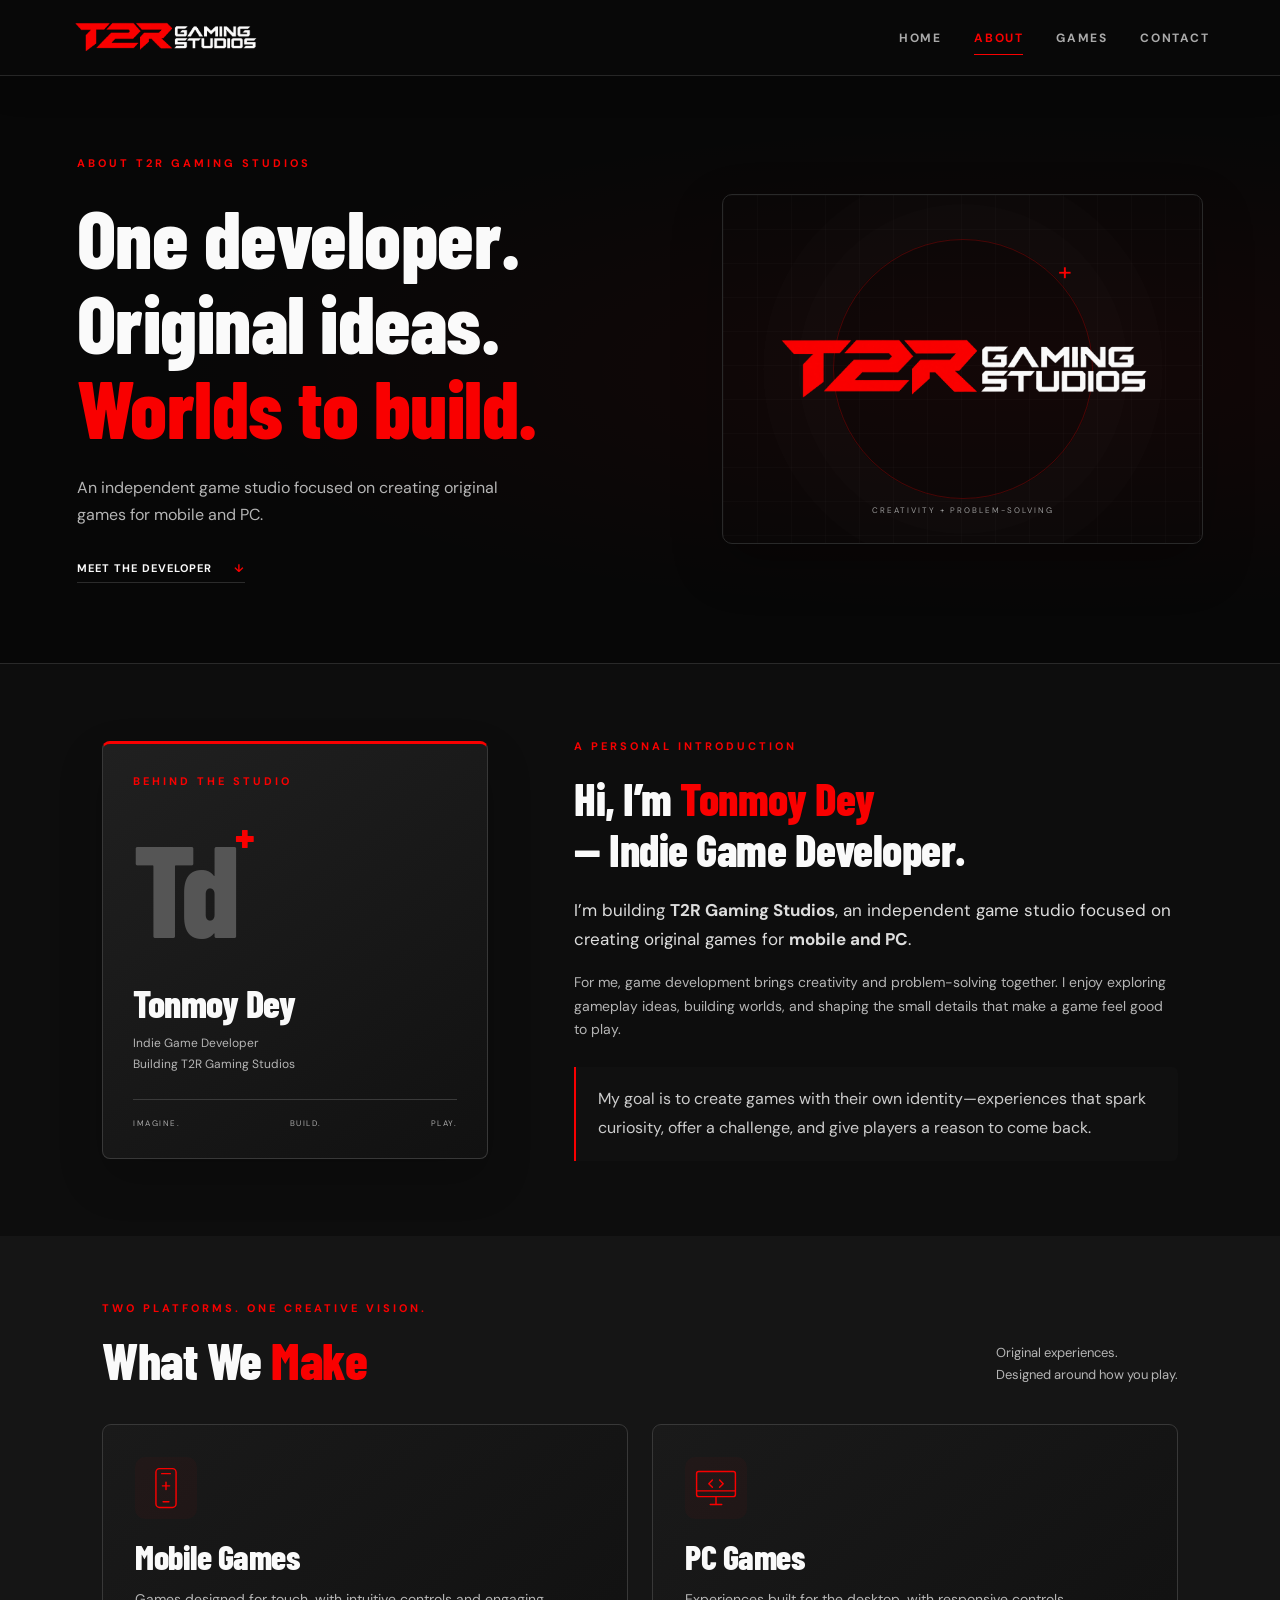
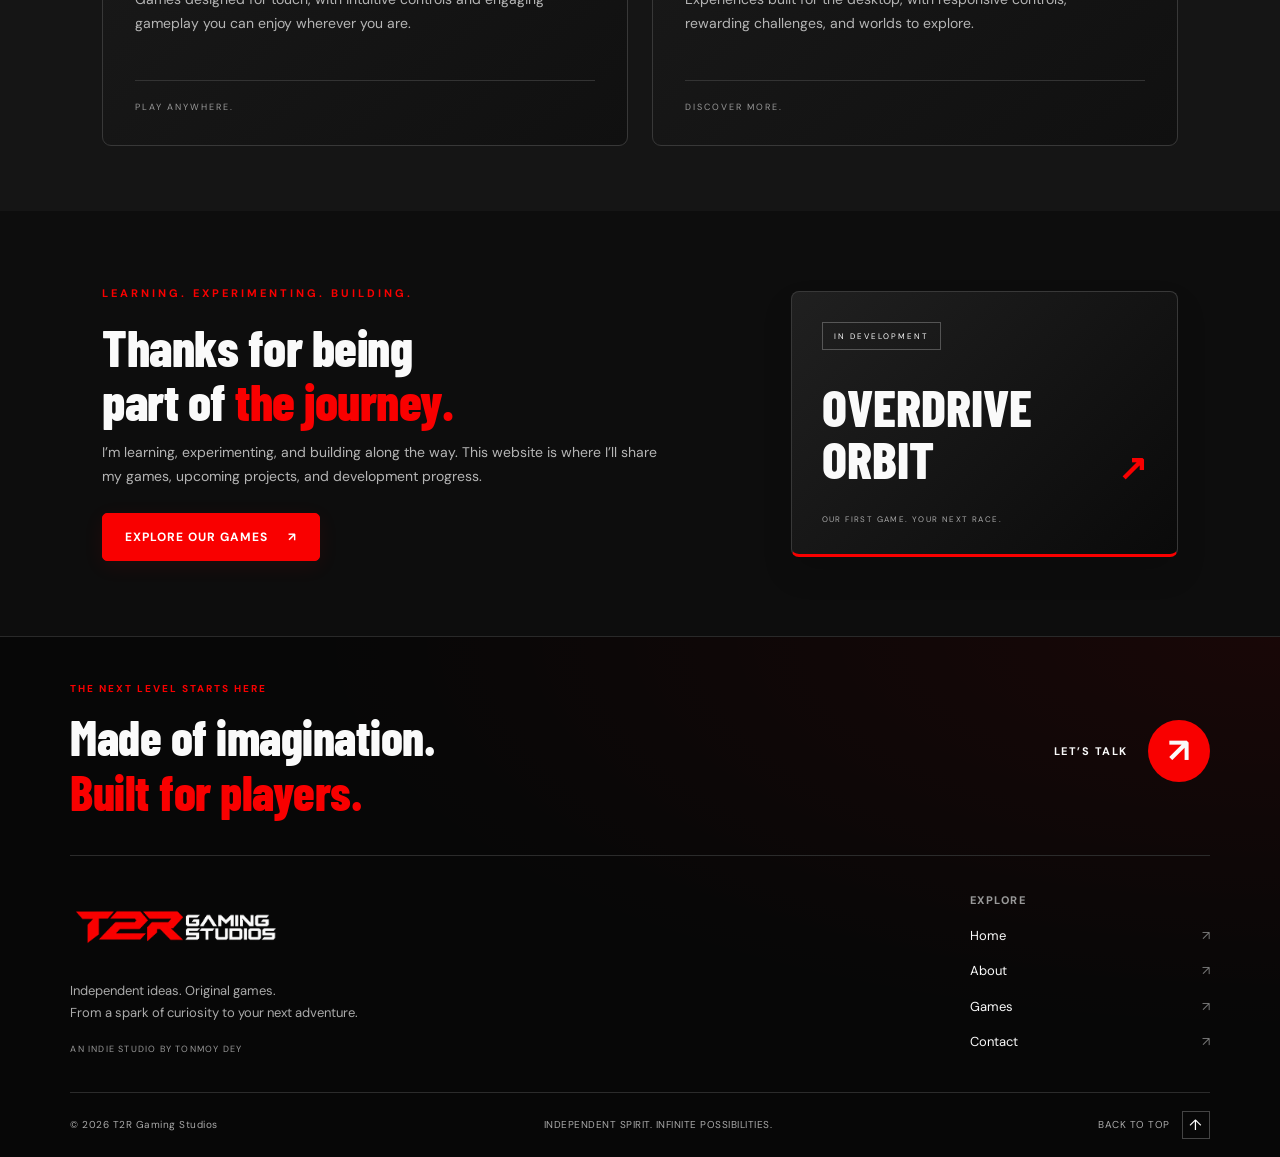
==== about.html @ 71a471e8 "con" ====
<!doctype html>
<html lang="en">

<head>
  <meta charset="UTF-8">
  <meta name="viewport" content="width=device-width, initial-scale=1">
  <meta name="theme-color" content="#101010">
  <meta name="description"
    content="Meet Tonmoy Dey, indie game developer building T2R Gaming Studios and original games for mobile and PC.">
  <title>About | T2R Gaming Studios</title>
  <link rel="stylesheet" href="style.css">
  <script src="app.js" defer></script>
</head>

<body id="top" data-page="about">
  <a class="skip" href="#main">Skip to content</a>
  <header></header>
  <main id="main" class="about-page">
    <section class="about-intro">
      <div class="about-intro-copy"><div class="eyebrow">About T2R Gaming Studios</div><h1>One developer.<br>Original ideas.<br><span class="red">Worlds to build.</span></h1><p>An independent game studio focused on creating original games for mobile and PC.</p><a class="text-link" href="#developer">MEET THE DEVELOPER <span>↓</span></a></div>
      <div class="about-emblem" aria-hidden="true"><div class="emblem-ring"></div><img src="assets/t2r-logo.png" alt=""><span class="emblem-label">CREATIVITY + PROBLEM-SOLVING</span></div>
    </section>
    <section class="developer-section" id="developer" aria-labelledby="developer-title">
      <div class="developer-card"><span class="eyebrow">Behind the studio</span><div class="developer-monogram" aria-hidden="true">Td<span>+</span></div><div><h2>Tonmoy Dey</h2><p>Indie Game Developer<br>Building T2R Gaming Studios</p></div><div class="developer-card-line"><span>IMAGINE.</span><span>BUILD.</span><span>PLAY.</span></div></div>
      <div class="developer-story"><span class="eyebrow">A personal introduction</span><h2 id="developer-title">Hi, I’m <span class="red">Tonmoy Dey</span><br>— Indie Game Developer.</h2><p class="about-lead">I’m building <strong>T2R Gaming Studios</strong>, an independent game studio focused on creating original games for <strong>mobile and PC</strong>.</p><p>For me, game development brings creativity and problem-solving together. I enjoy exploring gameplay ideas, building worlds, and shaping the small details that make a game feel good to play.</p><blockquote>My goal is to create games with their own identity—experiences that spark curiosity, offer a challenge, and give players a reason to come back.</blockquote></div>
    </section>
    <section class="about-platforms" aria-labelledby="make-title"><div class="section-head"><div><span class="eyebrow">Two platforms. One creative vision.</span><h2 id="make-title">What We <span class="red">Make</span></h2></div><p>Original experiences.<br>Designed around how you play.</p></div><div class="about-platform-grid">
      <article class="about-platform-card"><div class="platform-card-top"><svg viewBox="0 0 64 64" fill="none" aria-hidden="true"><rect x="18" y="5" width="28" height="54" rx="5"/><path d="M26 12h12M28 51h8M27 29h10M32 24v10"/></svg></div><h3>Mobile Games</h3><p>Games designed for touch, with intuitive controls and engaging gameplay you can enjoy wherever you are.</p><span class="platform-card-caption">PLAY ANYWHERE.</span></article>
      <article class="about-platform-card"><div class="platform-card-top"><svg viewBox="0 0 64 64" fill="none" aria-hidden="true"><rect x="5" y="9" width="54" height="35" rx="3"/><path d="M24 55h16M32 44v11M5 36h54M27 21l-5 5 5 5M37 21l5 5-5 5"/></svg></div><h3>PC Games</h3><p>Experiences built for the desktop, with responsive controls, rewarding challenges, and worlds to explore.</p><span class="platform-card-caption">DISCOVER MORE.</span></article>
    </div></section>
    <section class="about-journey"><div><span class="eyebrow">Learning. Experimenting. Building.</span><h2>Thanks for being<br>part of <span class="red">the journey.</span></h2><p>I’m learning, experimenting, and building along the way. This website is where I’ll share my games, upcoming projects, and development progress.</p><a class="button" href="games.html">Explore our games <span>↗</span></a></div><a class="journey-game" href="games.html"><span class="badge">IN DEVELOPMENT</span><span class="journey-game-title">OVERDRIVE<br>ORBIT<span class="red">↗</span></span><span>OUR FIRST GAME. YOUR NEXT RACE.</span></a></section>
  </main>
  <footer></footer>
</body>

</html>
---- style.css ----
@import url('https://fonts.googleapis.com/css2?family=Barlow+Condensed:wght@600;700;800;900&family=DM+Sans:wght@400;500;600;700&display=swap');

:root {
    --red: #f90000;
    --black: #101010;
    --panel: #191919;
    --gray: #292929;
    --muted: #aaa;
    --white: #fafafa
}

* {
    box-sizing: border-box
}

html {
    scroll-behavior: smooth
}

body {
    margin: 0;
    background: var(--black);
    color: var(--white);
    font-family: 'DM Sans', Arial, sans-serif
}

a {
    color: inherit;
    text-decoration: none
}

button,
input,
select,
textarea {
    font: inherit
}

button,
a,
input,
select,
textarea {
    -webkit-tap-highlight-color: transparent
}

a:focus-visible,
button:focus-visible {
    outline: 2px solid var(--red);
    outline-offset: 6px
}

header {
    height: 104px;
    display: flex;
    align-items: center;
    justify-content: space-between;
    margin: 0 6%;
    border-bottom: 1px solid #ffffff20;
    gap: 35px
}

.brand img {
    width: 205px;
    height: auto;
    display: block
}

nav {
    display: flex;
    gap: 38px
}

nav a {
    font-size: 13px;
    color: #aaa;
    padding: 40px 0;
    position: relative
}

nav a:hover,
nav a[aria-current] {
    color: white
}

nav a[aria-current]:after {
    content: '';
    position: absolute;
    bottom: 24px;
    width: 5px;
    height: 5px;
    background: var(--red);
    left: 50%
}

.nav-cta {
    font-size: 11px;
    letter-spacing: 1.5px;
    font-weight: 700
}

.nav-cta span {
    color: var(--red);
    margin-left: 25px
}

.menu {
    display: none
}

.eyebrow {
    font-size: 11px;
    font-weight: 700;
    letter-spacing: 3px;
    text-transform: none;
    display: flex;
    align-items: center;
    gap: 12px
}

.eyebrow:before {
    content: '';
    width: 22px;
    height: 2px;
    background: var(--red)
}

h1,
h2,
h3,
.display {
    font-family: 'Barlow Condensed', 'Arial Narrow', Impact, sans-serif;
    text-transform: none;
    line-height: .95;
    margin: 0;
    letter-spacing: -1px
}

h1 {
    font-size: clamp(68px, 8vw, 124px);
    font-weight: 800
}

h2 {
    font-size: clamp(44px, 5vw, 72px);
    font-weight: 700
}

h3 {
    font-size: 36px
}

p {
    color: var(--muted);
    line-height: 1.8;
    font-size: 14px
}

section {
    padding: 90px 6%
}

.hero {
    min-height: 680px;
    position: relative;
    display: grid;
    grid-template-columns: 1.1fr 1fr;
    align-items: center;
    overflow: hidden;
    padding-top: 65px;
    padding-bottom: 65px
}

.hero-copy {
    z-index: 2
}

.hero h1 {
    margin: 28px 0
}

.red {
    color: var(--red)
}

.hero p {
    max-width: 395px
}

.actions {
    display: flex;
    gap: 28px;
    align-items: center;
    margin-top: 32px
}

.button {
    display: inline-flex;
    justify-content: space-between;
    align-items: center;
    gap: 40px;
    background: var(--red);
    padding: 18px 24px;
    border: 1px solid var(--red);
    color: white;
    font-size: 11px;
    font-weight: 700;
    letter-spacing: 1.5px;
    text-transform: none;
    cursor: pointer;
    transition: background .2s, transform .2s
}

.button:hover {
    background: #f90000;
    transform: translateY(-2px)
}

.text-link {
    font-size: 11px;
    letter-spacing: 1px;
    font-weight: 700
}

.text-link span {
    margin-left: 20px;
    color: var(--red)
}

.hero-art {
    position: relative;
    height: 500px;
    perspective: 700px;
    display: grid;
    place-items: center;
    background: radial-gradient(ellipse at center, #f9000025, transparent 65%)
}

.orb {
    width: 330px;
    height: 330px;
    position: relative;
    transform: rotate(-25deg);
    border: 1px solid #f9000055;
    border-radius: 50%;
    box-shadow: 0 0 90px #f9000012, inset 0 0 90px #f9000010
}

.orb:before,
.orb:after {
    content: '';
    position: absolute;
    inset: 30px;
    border: 2px solid #f90000;
    border-radius: 50%;
    transform: rotateY(60deg) rotateX(20deg);
    box-shadow: 0 0 25px #f9000044
}

.orb:after {
    inset: -25px;
    transform: rotateY(-55deg) rotateX(30deg);
    border-color: #777
}

.artifact {
    position: absolute;
    width: 190px;
    height: 230px;
    clip-path: polygon(50% 0, 100% 25%, 85% 78%, 50% 100%, 15% 78%, 0 25%);
    background: conic-gradient(from 50deg at 50% 35%, #f90000, #f90000, #f90000, #151515, #f90000);
    filter: drop-shadow(0 20px 20px #000);
    transform: rotate(13deg)
}

.art-label {
    position: absolute;
    bottom: 20px;
    left: 15px;
    font-size: 9px;
    letter-spacing: 2px;
    color: #777
}

.art-label.right {
    left: auto;
    right: 0;
    top: 30px;
    bottom: auto
}

.cross {
    position: absolute;
    top: 45px;
    left: 35px;
    color: var(--red);
    font-size: 25px
}

.hero-index {
    position: absolute;
    bottom: 18px;
    font-size: 10px;
    letter-spacing: 2px;
    color: #888
}

.ticker {
    display: flex;
    justify-content: space-around;
    gap: 20px;
    overflow: hidden;
    border-top: 1px solid #333;
    border-bottom: 1px solid #333;
    padding: 23px 4%;
    font-family: 'Barlow Condensed', Impact, sans-serif;
    font-size: 23px;
    letter-spacing: 2px;
    white-space: nowrap
}

.ticker b {
    color: var(--red)
}

.section-head {
    display: flex;
    align-items: end;
    justify-content: space-between;
    gap: 25px;
    margin-bottom: 38px
}

.section-head h2 {
    margin-top: 18px
}

.project {
    position: relative;
    min-height: 390px;
    background: #202020;
    overflow: hidden;
    border: 1px solid #ffffff12
}

.project-art {
    height: 300px;
    position: relative;
    background: radial-gradient(ellipse at 50% 70%, #f90000 0, transparent 55%), linear-gradient(140deg, #0c0c0c, #272127);
    overflow: hidden
}

.project-art:before {
    content: '';
    position: absolute;
    width: 180px;
    height: 260px;
    left: calc(50% - 90px);
    top: 35px;
    background: linear-gradient(130deg, #f90000, #20191f 40%, #08080a 60%, #f90000);
    clip-path: polygon(45% 0, 58% 0, 64% 17%, 77% 24%, 72% 53%, 100% 100%, 0 100%, 28% 53%, 23% 24%, 38% 17%);
    filter: drop-shadow(0 0 30px #f90000)
}

.project-art:after {
    content: '';
    position: absolute;
    width: 330px;
    height: 330px;
    left: calc(50% - 165px);
    top: 70px;
    border: 1px solid #f9000077;
    border-radius: 50%;
    box-shadow: 0 0 50px #f9000022
}

.project-meta {
    padding: 28px 32px;
    display: flex;
    align-items: center;
    justify-content: space-between
}

.project-meta p {
    margin: 8px 0 0;
    font-size: 12px
}

.badge {
    display: inline-block;
    font-size: 9px;
    letter-spacing: 2px;
    border: 1px solid #ffffff40;
    padding: 8px 11px;
    text-transform: none
}

.art-badge {
    position: absolute;
    top: 23px;
    left: 25px;
    z-index: 1
}

.project-grid {
    display: grid;
    grid-template-columns: 1.4fr 1fr;
    gap: 25px
}

.project.aside {
    padding: 40px;
    display: flex;
    flex-direction: column;
    justify-content: space-between;
    background: var(--red)
}

.project.aside p {
    color: #ffdae1
}

.project.aside h3 {
    font-size: 55px
}

.giant-arrow {
    font-size: 80px;
    line-height: 1
}

.split {
    display: grid;
    grid-template-columns: 1fr 1fr;
    gap: 10%;
    border-top: 1px solid #333
}

.split h2 {
    margin-top: 20px
}

.split p {
    margin-top: 0
}

.principles {
    display: grid;
    grid-template-columns: repeat(3, 1fr);
    gap: 38px;
    margin-top: 55px
}

.principle {
    border-top: 1px solid #444;
    padding-top: 23px
}

.number {
    color: var(--red);
    font-size: 11px;
    letter-spacing: 2px;
    display: block;
    margin-bottom: 35px
}

.principle h3 {
    font-size: 30px
}

.cta {
    margin: 0 6% 80px;
    padding: 45px;
    background: var(--panel);
    display: flex;
    justify-content: space-between;
    align-items: center;
    gap: 25px
}

.cta h2 {
    font-size: 48px
}

.footer-top {
    display: flex;
    justify-content: space-between;
    align-items: center;
    gap: 25px;
    padding: 45px 0
}

.footer-top>a:last-child {
    font-size: 12px
}

footer {
    margin: 0 6%;
    border-top: 1px solid #333
}

.footer-bottom {
    display: flex;
    justify-content: space-between;
    gap: 20px;
    padding: 23px 0;
    border-top: 1px solid #333;
    color: #777;
    font-size: 9px;
    letter-spacing: 1px
}

.page-hero {
    padding: 80px 6% 65px;
    border-bottom: 1px solid #333
}

.page-hero h1 {
    margin: 25px 0
}

.page-hero p {
    max-width: 550px
}

.statement {
    font-size: clamp(32px, 4vw, 54px);
    line-height: 1.2
}

.filters {
    display: flex;
    gap: 10px;
    margin-bottom: 30px;
    flex-wrap: wrap
}

.filters button {
    background: transparent;
    border: 1px solid #444;
    color: #aaa;
    padding: 12px 20px;
    cursor: pointer;
    font-size: 11px
}

.filters button[aria-pressed=true] {
    background: var(--red);
    border-color: var(--red);
    color: white
}

[hidden] {
    display: none !important
}

.empty-project {
    padding: 65px 35px;
    min-height: 390px;
    display: flex;
    flex-direction: column;
    justify-content: center;
    border: 1px dashed #444
}

.empty-project h3 {
    margin: 24px 0
}

.contact-grid {
    display: grid;
    grid-template-columns: .8fr 1.2fr;
    gap: 10%
}

.contact-grid h2 {
    font-size: 48px
}

.contact-note {
    border-top: 1px solid #333;
    margin-top: 35px;
    padding-top: 25px
}

.contact-note strong {
    font-size: 12px
}

form {
    display: grid;
    grid-template-columns: 1fr 1fr;
    gap: 25px
}

label {
    font-size: 10px;
    letter-spacing: 1.5px;
    text-transform: none;
    display: flex;
    flex-direction: column;
    gap: 12px
}

input,
select,
textarea {
    width: 100%;
    border: 1px solid #444;
    background: #191919;
    color: white;
    border-radius: 0;
    padding: 15px;
    font-size: 14px;
    outline: none
}

input:focus,
select:focus,
textarea:focus {
    border-color: var(--red)
}

textarea {
    min-height: 150px;
    resize: vertical
}

.full {
    grid-column: 1/-1
}

.form-status {
    margin: 0;
    font-size: 12px
}

form .button {
    justify-self: start
}

.form-note {
    font-size: 11px;
    margin: 0
}

.skip {
    position: fixed;
    top: -100px;
    background: var(--red);
    padding: 15px;
    z-index: 10
}

.skip:focus {
    top: 0
}

@media(min-width:1500px) {
    body {
        max-width: 1700px;
        margin: auto
    }
}

@media(max-width:800px) {
    header {
        height: 85px;
        margin: 0 5%;
        gap: 15px
    }

    .brand img {
        width: 160px
    }

    .nav-cta {
        display: none
    }

    .menu {
        display: block;
        background: none;
        border: 1px solid #444;
        color: white;
        font-size: 22px;
        padding: 4px 10px
    }

    nav {
        display: none;
        position: absolute;
        top: 85px;
        left: 0;
        right: 0;
        background: #191919;
        z-index: 10;
        padding: 20px 6%;
        gap: 25px
    }

    nav.open {
        display: flex
    }

    nav a {
        padding: 15px 0
    }

    nav a[aria-current]:after {
        bottom: 2px
    }

    .hero {
        grid-template-columns: 1fr;
        padding: 55px 6% 40px;
        min-height: 0
    }

    .hero h1 {
        font-size: 80px
    }

    .hero-art {
        height: 340px;
        grid-row: 2
    }

    .orb {
        width: 240px;
        height: 240px
    }

    .artifact {
        width: 150px;
        height: 180px
    }

    .hero-index {
        display: none
    }

    .art-label {
        font-size: 8px
    }

    .project-grid,
    .split,
    .contact-grid {
        grid-template-columns: 1fr;
        gap: 30px
    }

    section {
        padding: 60px 6%
    }

    .principles {
        grid-template-columns: 1fr;
        gap: 20px
    }

    .number {
        margin-bottom: 20px
    }

    .cta {
        padding: 30px;
        flex-direction: column;
        align-items: start
    }

    .footer-top {
        flex-wrap: wrap
    }

    .footer-bottom {
        flex-wrap: wrap;
        line-height: 1.8
    }

    .footer-bottom span:nth-child(2) {
        display: none
    }

    .page-hero {
        padding-top: 55px
    }

    .page-hero h1 {
        font-size: 70px
    }

    .section-head {
        align-items: start;
        flex-direction: column
    }

    .ticker {
        justify-content: start;
        font-size: 20px
    }

    .project.aside {
        min-height: 300px
    }

    .contact-grid {
        gap: 40px
    }
}

@media(prefers-reduced-motion:reduce) {
    html {
        scroll-behavior: auto
    }

    * {
        transition: none !important
    }
}
/* Reference-inspired studio theme, using the T2R palette. */
body{background:#101010;padding-top:76px}header{position:fixed;z-index:50;top:0;left:0;right:0;margin:0;height:76px;padding:0 max(5.5%,calc((100vw - 1400px)/2));background:#080808f2;border-bottom:1px solid #262626;backdrop-filter:blur(12px)}header .brand img{width:190px}nav{margin-left:auto;gap:33px}nav a{text-transform: none;font-weight:700;font-size:12px;letter-spacing:1.6px;padding:28px 0}nav a[aria-current]{color:var(--red)}nav a[aria-current]:after{height:1px;width:100%;left:0;bottom:19px}.nav-cta{display:none}h1,h2,h3{letter-spacing:-.5px;font-weight:800;line-height:1.04}h1{font-size:clamp(68px,7.6vw,110px)}h2{font-size:clamp(38px,4vw,58px)}h3{font-size:34px}p{font-size:16px;line-height:1.7;color:#b3b3b3}.hero{min-height:690px;padding:90px 5.5%;grid-template-columns:1.15fr 1fr;background:radial-gradient(ellipse at 61% 35%,#f900000e,transparent 47%),#030303}.hero:before{content:'';position:absolute;inset:0;background:repeating-conic-gradient(from 20deg at 57% 30%,transparent 0 13deg,#f9000008 13.1deg 13.3deg,transparent 13.4deg 28deg);mask-image:radial-gradient(ellipse at 57% 30%,black,transparent 65%);pointer-events:none}.hero h1{margin:0 0 25px}.hero-copy>p{max-width:455px;font-size:18px}.hero-art{height:380px;background:none}.controller{width:100%;max-width:490px;filter:drop-shadow(0 30px 25px #000);animation:float-controller 6s ease-in-out infinite}.actions{gap:15px;margin-top:36px;flex-wrap:wrap}.button{border-radius:4px;padding:15px 22px;letter-spacing:1px;font-size:12px;gap:20px;min-height:47px}.button.secondary{background:transparent;border-color:#444}.button.secondary:hover{background:#222;border-color:#777}.eyebrow{color:var(--red);font-size:11px;letter-spacing:3px}.eyebrow:before{display:none}.coming-section{display:grid;grid-template-columns:1fr 1fr;gap:5%;align-items:center;padding:95px 5.5%;background:#151515}.coming-section h2{margin:15px 0 18px;text-transform:none}.coming-section p{max-width:490px}.coming-section .button{margin-top:15px}.coming-art{min-height:340px;display:flex;flex-direction:column;justify-content:center;align-items:center;gap:18px;background:radial-gradient(ellipse at center,#282828,#1b1b1b);border:1px dashed #444;border-radius:6px}.coming-art span{font-family:'Barlow Condensed',Impact,sans-serif;font-size:48px;font-weight:800;color:#ddd}.coming-art small{font-size:9px;letter-spacing:2px;color:#777}.studio-section{padding:95px 15%;text-align:center;background:#0a0a0a}.studio-section .eyebrow{justify-content:center}.studio-section h2{margin:20px 0}.studio-section p{max-width:740px;margin:25px auto}.studio-section .button{margin-top:10px}.platform-section{display:grid;grid-template-columns:1fr 1fr;gap:7%;padding:70px 10%}.platform-section article{border-top:1px solid #444;padding-top:25px}.platform-section .number{margin-bottom:20px}.platform-section p{max-width:390px}.cta{background:#191919;border:1px solid #292929;border-radius:6px;margin:20px 5.5% 75px;padding:45px}.cta h2{font-size:42px;margin-top:18px;text-transform:none}.page-hero{background:radial-gradient(ellipse at 80% 20%,#f900000d,transparent 65%),#050505;padding:80px 5.5% 70px}.page-hero h1{font-size:clamp(60px,6.6vw,96px)}.page-hero p{max-width:650px}.split{border-top:none}.split h2{font-size:clamp(38px,4vw,58px)}.principle p{font-size:15px}.project,.empty-project{border-radius:6px}.project-art{background:radial-gradient(ellipse,#292929,#1b1b1b);display:grid;place-items:center;border-bottom:1px dashed #444}.project-art:before{content:'COMING SOON';position:static;clip-path:none;filter:none;width:auto;height:auto;background:none;font-family:'Barlow Condensed',Impact,sans-serif;font-weight:800;font-size:45px;color:#ddd}.project-art:after{display:none}.art-badge{background:#171717;color:#aaa}.filters button{border-radius:4px}.contact-grid h2{text-transform:none}.contact-note{border-color:#333}input,select,textarea{border-radius:4px}footer{margin:0;padding:0 5.5%;background:#080808}.footer-top p{font-size:13px}.footer-top .brand img{width:190px}.footer-bottom{padding:25px 0}html{scroll-padding-top:95px;scrollbar-color:var(--red) #151515}.ticker{display:none}@keyframes float-controller{0%,100%{transform:translateY(0) rotate(-5deg)}50%{transform:translateY(-12px) rotate(-3deg)}}@media(max-width:800px){body{padding-top:70px}header{height:70px;padding:0 5.5%}.brand img,header .brand img{width:165px}nav{top:70px;padding:15px 5.5%;gap:23px;border-bottom:1px solid #333}nav a{font-size:11px;padding:13px 0}nav a[aria-current]:after{bottom:5px}.hero{min-height:0;padding:65px 6% 30px;grid-template-columns:1fr}.hero h1{font-size:clamp(60px,12vw,90px)}.hero-copy>p{font-size:16px}.hero-art{height:260px;grid-row:2}.controller{max-width:360px;height:270px}.actions{gap:12px}.button{font-size:10px;padding:14px 17px}.coming-section{grid-template-columns:1fr;gap:35px;padding:55px 6%}.coming-art{min-height:260px}.studio-section{padding:60px 6%}.platform-section{padding:55px 6%;grid-template-columns:1fr;gap:30px}.cta{margin:10px 6% 55px;padding:30px}.cta h2{font-size:37px}.page-hero{padding:55px 6%}.page-hero h1{font-size:clamp(50px,10vw,76px)}.split h2{font-size:42px}.footer-top{gap:15px}footer .brand img{width:165px}}@media(prefers-reduced-motion:reduce){.controller{animation:none}}

.game-facts{display:grid;grid-template-columns:repeat(3,minmax(0,1fr));gap:20px;border-top:1px solid #333;padding-top:24px;margin-top:28px}.game-facts dt{color:#aaa;font-size:10px;letter-spacing:1.5px;text-transform: none;margin-bottom:8px}.game-facts dd{margin:0;color:#fafafa;font-size:14px}.coming-art span{text-align:center;padding:0 15px;overflow-wrap:anywhere}.coming-art small{text-align:center;padding:0 15px}@media(max-width:480px){.game-facts{grid-template-columns:1fr;gap:18px}.coming-art span{font-size:38px}}

/* Shared studio footer */
footer{position:relative;isolation:isolate;overflow:hidden;background:#080808;border-top:1px solid #292929;margin:0;padding:0 max(5.5%,calc((100% - 1280px)/2))}
footer:before{content:'';position:absolute;inset:0;z-index:-1;pointer-events:none;background:radial-gradient(ellipse at 100% 0,#f900000a,transparent 55%)}
.footer-invitation{display:flex;justify-content:space-between;align-items:center;gap:32px;padding:42px 0 36px;border-bottom:1px solid #2b2b2b}
.footer-invitation .eyebrow{font-size:10px;letter-spacing:2px}
.footer-invitation h2{font-size:clamp(34px,3.8vw,54px);margin:15px 0 0;text-transform:none;line-height:1.12}
.footer-contact{display:flex;align-items:center;gap:20px;font-size:11px;letter-spacing:1.5px;font-weight:700;white-space:nowrap}
.footer-arrow{display:grid;place-items:center;background:var(--red);width:62px;height:62px;border-radius:50%;font-size:34px;letter-spacing:0;transition:transform .2s}
.footer-contact:hover .footer-arrow{transform:rotate(45deg)}
.footer-columns{display:grid;grid-template-columns:minmax(0,1.4fr) minmax(140px,.65fr) minmax(240px,1fr);gap:48px;align-items:start;padding:36px 0}
.footer-studio .brand{display:inline-block}
.footer-studio .brand img{width:210px;max-width:100%;height:auto}
.footer-studio p{font-size:13px;line-height:1.7;max-width:340px;margin:12px 0 18px;color:#aaa}
.footer-signature{display:block;font-size:9px;line-height:1.6;letter-spacing:1.2px;color:#999}
.footer-explore h3{font-family:'DM Sans',Arial,sans-serif;font-size:11px;line-height:1.5;letter-spacing:1.5px;color:#999;margin:0 0 14px}
.footer-explore ul{list-style:none;margin:0;padding:0}
.footer-explore li+li{margin-top:10px}
.footer-explore a{font-size:13px;line-height:1.5;display:flex;justify-content:space-between;gap:22px;max-width:150px}
.footer-explore a span{color:#777}
.footer-explore a:hover,.footer-explore a:hover span{color:var(--red)}
.footer-game{min-width:0;border:1px solid #363636;border-left:3px solid var(--red);background:linear-gradient(125deg,#191919,#101010);padding:22px;display:flex;flex-direction:column;gap:18px;transition:border-color .2s}
.footer-game:hover{border-color:var(--red)}
.footer-status{display:flex;align-items:center;gap:8px;color:#aaa;font-size:9px;line-height:1.5;letter-spacing:1.2px}
.footer-status i{flex:0 0 5px;width:5px;height:5px;border-radius:50%;background:var(--red)}
.footer-game h3{font-size:32px;line-height:1.03;margin:0;overflow-wrap:anywhere}
.footer-game-bottom{display:flex;justify-content:space-between;gap:15px;align-items:center;font-size:9px;line-height:1.5;letter-spacing:1px;color:#aaa}
.footer-game-bottom b{font-size:23px;color:var(--red);font-weight:400}
.footer-bottom{display:flex;align-items:center;justify-content:space-between;flex-wrap:wrap;gap:18px;padding:18px 0;border-top:1px solid #2b2b2b;font-size:10px;line-height:1.6;color:#999;letter-spacing:.5px}
.footer-back{display:flex;align-items:center;gap:12px;white-space:nowrap}
.footer-back span{display:grid;place-items:center;width:28px;height:28px;border:1px solid #444;color:white;font-size:15px}
.footer-back:hover span{border-color:var(--red);color:var(--red)}
@media(max-width:900px){.footer-columns{grid-template-columns:minmax(0,1fr) minmax(120px,.55fr) minmax(200px,1fr);gap:26px}.footer-bottom>span:nth-child(2){display:none}}
@media(max-width:650px){footer{padding:0 6%}.footer-invitation{padding:32px 0;gap:18px}.footer-invitation h2{font-size:clamp(28px,6vw,38px)}.footer-invitation .eyebrow{font-size:8px;letter-spacing:1.5px}.footer-contact>span:first-child{display:none}.footer-arrow{width:46px;height:46px;font-size:27px}.footer-columns{grid-template-columns:minmax(0,.7fr) minmax(0,1fr);gap:28px;padding:30px 0}.footer-studio{grid-column:1/-1}.footer-studio .brand img{width:190px}.footer-studio p{margin:10px 0 14px}.footer-game{padding:18px;gap:15px}.footer-game h3{font-size:29px}.footer-status{font-size:8px;letter-spacing:.5px}.footer-game-bottom{font-size:8px;letter-spacing:.5px}.footer-bottom{font-size:9px;gap:12px}.footer-explore a{max-width:125px}}
@media(max-width:350px){.footer-columns{grid-template-columns:1fr}.footer-studio{grid-column:auto}.footer-game{max-width:100%}.footer-invitation h2{font-size:26px}.footer-arrow{width:38px;height:38px}.footer-bottom{align-items:flex-start;flex-direction:column}}

/* About page */
.about-intro{display:grid;grid-template-columns:1.2fr 1fr;align-items:center;gap:6%;padding:80px 6%;background:radial-gradient(ellipse at 85% 50%,#f900000c,transparent 55%),#070707;border-bottom:1px solid #292929}.about-intro h1{font-size:clamp(60px,6.4vw,92px);margin:24px 0;text-transform:none}.about-intro p{max-width:450px;margin-bottom:28px}.about-emblem{position:relative;min-height:350px;display:grid;place-items:center;overflow:hidden;background:linear-gradient(#ffffff04 1px,transparent 1px),linear-gradient(90deg,#ffffff04 1px,transparent 1px);background-size:34px 34px;border:1px solid #292929}.about-emblem img{width:80%;position:relative;z-index:1}.emblem-ring{position:absolute;width:260px;height:260px;border:1px solid #f9000040;border-radius:50%;box-shadow:0 0 0 35px #ffffff02,0 0 0 70px #ffffff02}.emblem-ring:after{content:'+';position:absolute;top:15px;right:20px;color:var(--red);font-size:25px}.emblem-label{position:absolute;bottom:28px;font-size:8px;letter-spacing:2px;color:#999}.emblem-corner{position:absolute;top:20px;left:20px;font-size:8px;letter-spacing:1.5px;color:#888}.developer-section{display:grid;grid-template-columns:.8fr 1.25fr;gap:8%;align-items:center;padding:75px 8%}.developer-card{padding:30px;background:linear-gradient(145deg,#202020,#111);border:1px solid #383838;border-top:3px solid var(--red)}.developer-monogram{font-family:'Barlow Condensed',Impact,sans-serif;font-weight:800;font-size:130px;line-height:1.2;color:#444;position:relative;letter-spacing:-5px;padding:20px 0}.developer-monogram span{font-size:45px;color:var(--red);vertical-align:top;letter-spacing:0}.developer-card h2{font-size:38px;text-transform:none}.developer-card p{font-size:12px;margin:10px 0 25px}.developer-card-line{display:flex;justify-content:space-between;gap:12px;border-top:1px solid #3a3a3a;padding-top:18px;font-size:8px;letter-spacing:1.5px;color:#aaa}.developer-story h2{font-size:clamp(34px,3.5vw,50px);margin:20px 0;text-transform:none;line-height:1.15}.developer-story p{font-size:14px}.developer-story .about-lead{font-size:17px;color:#ddd}.developer-story blockquote{margin:25px 0 0;padding:6px 0 6px 22px;border-left:2px solid var(--red);font-size:16px;line-height:1.8;color:#ccc}.about-platforms{background:#151515;padding:65px 8%}.about-platforms .section-head p{font-size:13px;margin:0}.about-platforms .section-head h2{text-transform:none}.about-platform-grid{display:grid;grid-template-columns:1fr 1fr;gap:24px}.about-platform-card{border:1px solid #383838;background:#101010;padding:32px;position:relative}.platform-card-top{display:flex;justify-content:space-between;align-items:start;margin-bottom:20px}.platform-card-top .number{margin:0}.platform-card-top svg{width:48px;height:48px;stroke:var(--red);stroke-width:2;stroke-linecap:round;stroke-linejoin:round}.about-platform-card h3{font-size:34px;text-transform:none}.about-platform-card p{font-size:14px;max-width:430px;min-height:70px}.platform-card-caption{display:block;border-top:1px solid #333;padding-top:20px;margin-top:22px;font-size:9px;letter-spacing:2px;color:#999}.about-journey{padding:75px 8%;display:grid;grid-template-columns:1.2fr .8fr;gap:10%;align-items:center}.about-journey h2{margin-top:20px;text-transform:none;font-size:clamp(38px,4vw,56px)}.about-journey p{font-size:14px;max-width:560px;margin-bottom:25px}.journey-game{display:flex;flex-direction:column;gap:30px;padding:30px;background:linear-gradient(135deg,#202020,#0a0a0a);border:1px solid #383838;border-bottom:3px solid var(--red)}.journey-game .badge{align-self:start;font-size:8px}.journey-game-title{font-family:'Barlow Condensed',Impact,sans-serif;font-size:52px;font-weight:800;line-height:1;position:relative}.journey-game-title .red{position:absolute;bottom:0;right:0;font-size:35px}.journey-game>span:last-child{font-size:8px;letter-spacing:1.4px;color:#aaa}@media(max-width:800px){.about-intro{padding:55px 6%;gap:35px;grid-template-columns:1fr}.about-intro h1{font-size:clamp(52px,10vw,76px)}.about-emblem{min-height:280px;max-width:520px;width:100%}.developer-section{padding:55px 6%;grid-template-columns:1fr;gap:35px}.developer-card{max-width:520px;width:100%;display:grid;grid-template-columns:1fr 1fr;column-gap:20px;align-items:center}.developer-card>.eyebrow,.developer-card-line{grid-column:1/-1}.developer-monogram{font-size:100px}.developer-card h2{font-size:32px}.developer-card p{margin-bottom:0}.about-platforms{padding:55px 6%}.about-platform-grid{grid-template-columns:1fr}.about-platform-card p{min-height:0}.about-journey{padding:55px 6%;grid-template-columns:1fr;gap:35px}.journey-game{max-width:520px;width:100%}}@media(max-width:380px){.developer-card{display:block}.developer-card-line{margin-top:20px}.about-intro h1{font-size:48px}.about-platform-card{padding:25px}}

/* Footer without game promotion */
.footer-columns{grid-template-columns:minmax(0,1fr) minmax(160px,240px);gap:60px}.footer-explore a{max-width:100%}@media(max-width:650px){.footer-columns{grid-template-columns:minmax(0,1fr) minmax(100px,.5fr);gap:25px}.footer-studio{grid-column:auto}}@media(max-width:420px){.footer-columns{grid-template-columns:1fr;gap:28px}.footer-explore ul{display:grid;grid-template-columns:1fr 1fr;gap:12px 30px}.footer-explore li+li{margin-top:0}}

/* Original typography hierarchy */
h1,h2,h3,.display,.eyebrow,.button,.badge,label,nav a{text-transform:uppercase}
.coming-section h2,.studio-section h2,.cta h2,.contact-grid h2,.footer-invitation h2,.about-intro h1,.developer-card h2,.developer-story h2,.about-platforms .section-head h2,.about-platform-card h3,.about-journey h2{text-transform:none}

/* Direct contact details */
.contact-direct{display:flex;flex-direction:column;gap:22px;min-width:0}
.contact-direct-card{display:flex;flex-direction:column;gap:20px;border:1px solid #383838;border-left:3px solid var(--red);padding:30px;background:#191919;transition:border-color .2s}
.contact-direct-card:hover{border-color:var(--red)}
.contact-direct-card strong{font-size:clamp(17px,2vw,26px);font-weight:600;overflow-wrap:anywhere;line-height:1.4}
.contact-direct-action{font-size:12px;color:#aaa}
@media(max-width:480px){.contact-direct-card{padding:24px}}
/* Site-wide visual refinement */
:root{--red:#f90000;--surface:#171717;--line:#ffffff16;--soft:#b5b5b5}
body{background:#0d0d0d;color:#fafafa;-webkit-font-smoothing:antialiased}
::selection{background:var(--red);color:white}
header{box-shadow:0 8px 35px #0003;background:#090909ed}
header .brand{transition:opacity .2s}header .brand:hover{opacity:.8}
nav a{transition:color .2s}nav a:after{transition:width .2s}
p{color:var(--soft)}
.button{box-shadow:0 5px 20px #f9000015;transition:transform .2s,box-shadow .2s,background .2s;border-radius:5px}
.button:hover{background:var(--red);box-shadow:0 8px 30px #f9000033;transform:translateY(-3px)}
.button.secondary{box-shadow:none;background:#ffffff03}.button.secondary:hover{background:#ffffff09;box-shadow:0 8px 25px #0003}
.text-link{display:inline-flex;align-items:center;gap:12px;padding-bottom:7px;border-bottom:1px solid #ffffff25}.text-link span{margin-left:10px;transition:transform .2s}.text-link:hover span{transform:translateX(4px)}
.hero{min-height:710px;background:radial-gradient(ellipse at 78% 48%,#f9000014,transparent 45%),linear-gradient(135deg,#050505,#0b0b0b)}
.hero-copy{max-width:680px}.hero h1{line-height:1.02;letter-spacing:-1.5px}.hero-copy>p{max-width:460px;line-height:1.85}
.hero-art{border:1px solid #ffffff0c;border-radius:50%;background:radial-gradient(ellipse,#f900000a,transparent 65%)}
.hero-art:before{content:'';position:absolute;inset:20px;border:1px solid #ffffff07;border-radius:50%;pointer-events:none}
.controller{filter:drop-shadow(0 28px 25px #0009);max-width:510px}
.coming-section{background:linear-gradient(140deg,#191919,#111);gap:6%;padding-top:85px;padding-bottom:85px;border-top:1px solid var(--line);border-bottom:1px solid var(--line)}
.coming-art{position:relative;isolation:isolate;overflow:hidden;min-height:355px;border:1px solid #ffffff20;border-radius:10px;background:radial-gradient(ellipse at 50% 120%,#f900001b,transparent 65%),#111;box-shadow:0 20px 45px #0003}
.coming-art:before{content:'';position:absolute;z-index:-1;inset:-40%;background:repeating-linear-gradient(120deg,transparent 0 48px,#ffffff03 49px 50px);transform:rotate(-8deg)}
.coming-art:after{content:'';width:70px;height:3px;background:var(--red);position:absolute;bottom:0;left:calc(50% - 35px)}
.coming-art span{font-size:clamp(36px,4.2vw,58px);letter-spacing:1px;line-height:1.1}.coming-art small{line-height:1.7;color:#999}
.coming-section h2{line-height:1.08}.coming-section article>p strong{color:#eee}
.studio-section{background:radial-gradient(ellipse at 50% 100%,#ffffff04,transparent 65%),#090909;padding-top:85px;padding-bottom:85px}.studio-section h2{line-height:1.08}.studio-section p{line-height:1.9}
.platform-section{gap:30px}.platform-section article{padding:30px;border:1px solid var(--line);border-radius:8px;background:linear-gradient(140deg,#1b1b1b,#121212)}
.platform-section article h3{font-size:35px}.platform-section article p{font-size:14px;line-height:1.8}
.cta{border-radius:10px;background:radial-gradient(ellipse at 100% 100%,#f900000d,transparent 65%),#181818;border:1px solid #ffffff1c;padding:40px 45px;box-shadow:0 16px 40px #0002}
.page-hero{position:relative;overflow:hidden;background:radial-gradient(ellipse at 90% 25%,#f9000012,transparent 55%),linear-gradient(140deg,#080808,#101010);padding-top:70px;padding-bottom:65px}.page-hero h1{line-height:1.05}
.about-intro{background:radial-gradient(ellipse at 80% 50%,#f900000d,transparent 60%),#070707}.about-emblem{border-radius:10px;box-shadow:0 20px 50px #0004}.developer-card{border-radius:8px;box-shadow:0 20px 45px #0003}.developer-monogram{color:#555}.developer-story blockquote{background:#ffffff03;padding:18px 22px;border-radius:0 6px 6px 0}
.about-platform-card{border-radius:9px;background:linear-gradient(140deg,#1a1a1a,#101010);transition:transform .25s,border-color .25s}.about-platform-card:hover{transform:translateY(-5px);border-color:#f9000066}.platform-card-top svg{background:#f9000009;border-radius:10px;padding:8px;width:62px;height:62px}
.journey-game{border-radius:8px;transition:transform .25s,border-color .25s;box-shadow:0 16px 30px #0002}.journey-game:hover{transform:translateY(-4px);border-color:var(--red)}
.contact-grid{padding-top:65px;padding-bottom:75px;align-items:start}.contact-grid h2{line-height:1.08}.contact-note{padding-top:20px;margin-top:26px}.contact-note strong{font-size:11px;letter-spacing:.8px}.contact-note p{font-size:13px;margin-bottom:0}
.contact-direct{gap:24px;padding-top:4px}.contact-direct-card{position:relative;overflow:hidden;border-radius:8px;background:radial-gradient(ellipse at 100% 0,#f9000009,transparent 70%),#171717;padding:32px;box-shadow:0 15px 35px #0002;transition:transform .2s,border-color .2s}.contact-direct-card:hover{transform:translateY(-4px)}.contact-direct-action{display:flex;align-items:center;gap:10px}.contact-direct-action:before{content:'';width:20px;height:1px;background:var(--red)}
.game-facts{gap:16px}.game-facts>div{padding:14px 12px;background:#ffffff04;border:1px solid #ffffff0b;border-radius:5px}.game-facts dd{font-size:13px}.game-facts dt{font-size:9px}
footer{background:radial-gradient(ellipse at 100% 0,#f9000009,transparent 50%),#070707}.footer-invitation{padding-top:45px}.footer-explore a{padding:3px 0}.footer-bottom{color:#aaa}
@media(max-width:800px){.hero{min-height:0}.hero-art{max-width:430px;width:100%;justify-self:center;border-radius:40%;margin-top:15px}.hero h1{letter-spacing:-1px}.coming-section{padding-top:55px;padding-bottom:55px}.coming-art{min-height:270px}.platform-section article{padding:25px}.studio-section{padding-top:60px;padding-bottom:60px}.cta{padding:30px}.contact-grid{padding-top:45px;padding-bottom:55px}.contact-direct-card{padding:25px}.game-facts>div{padding:12px}.page-hero{padding-top:55px;padding-bottom:45px}}
@media(prefers-reduced-motion:reduce){.about-platform-card:hover,.journey-game:hover,.contact-direct-card:hover,.button:hover{transform:none}}
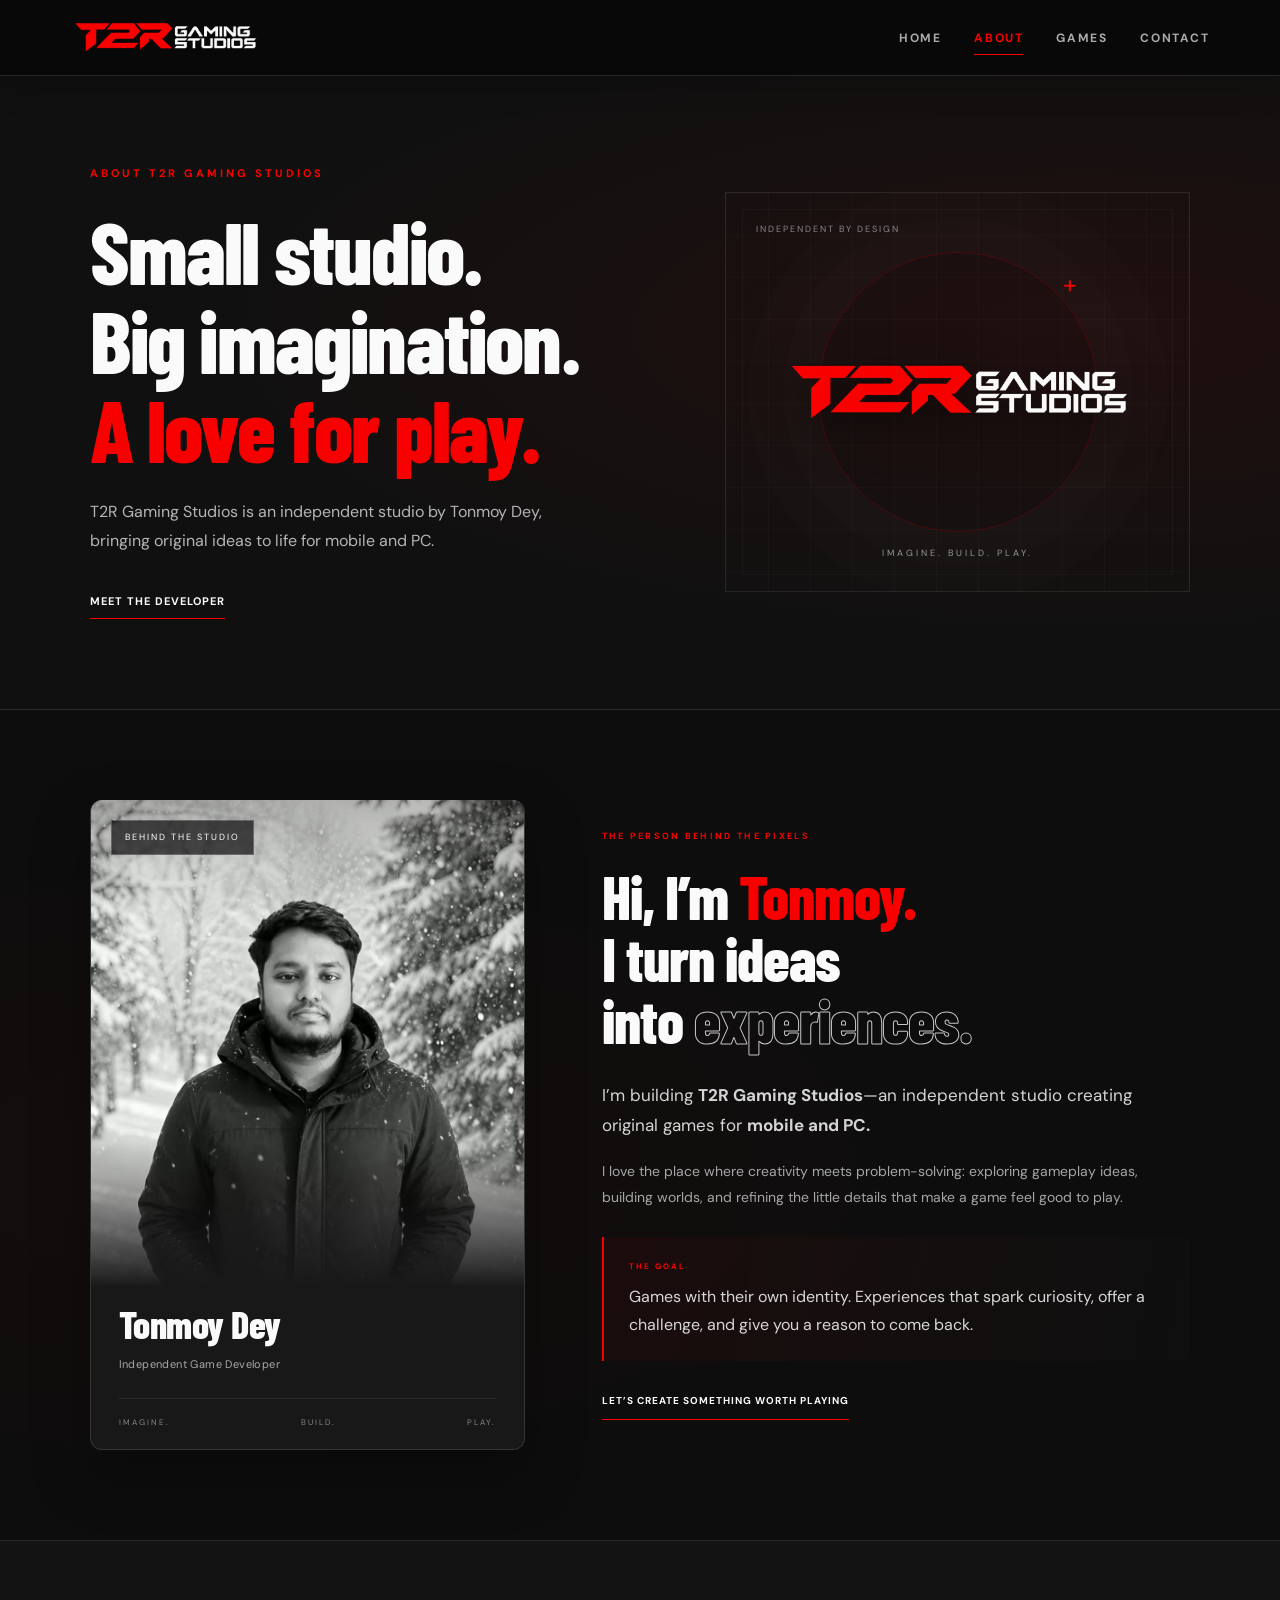
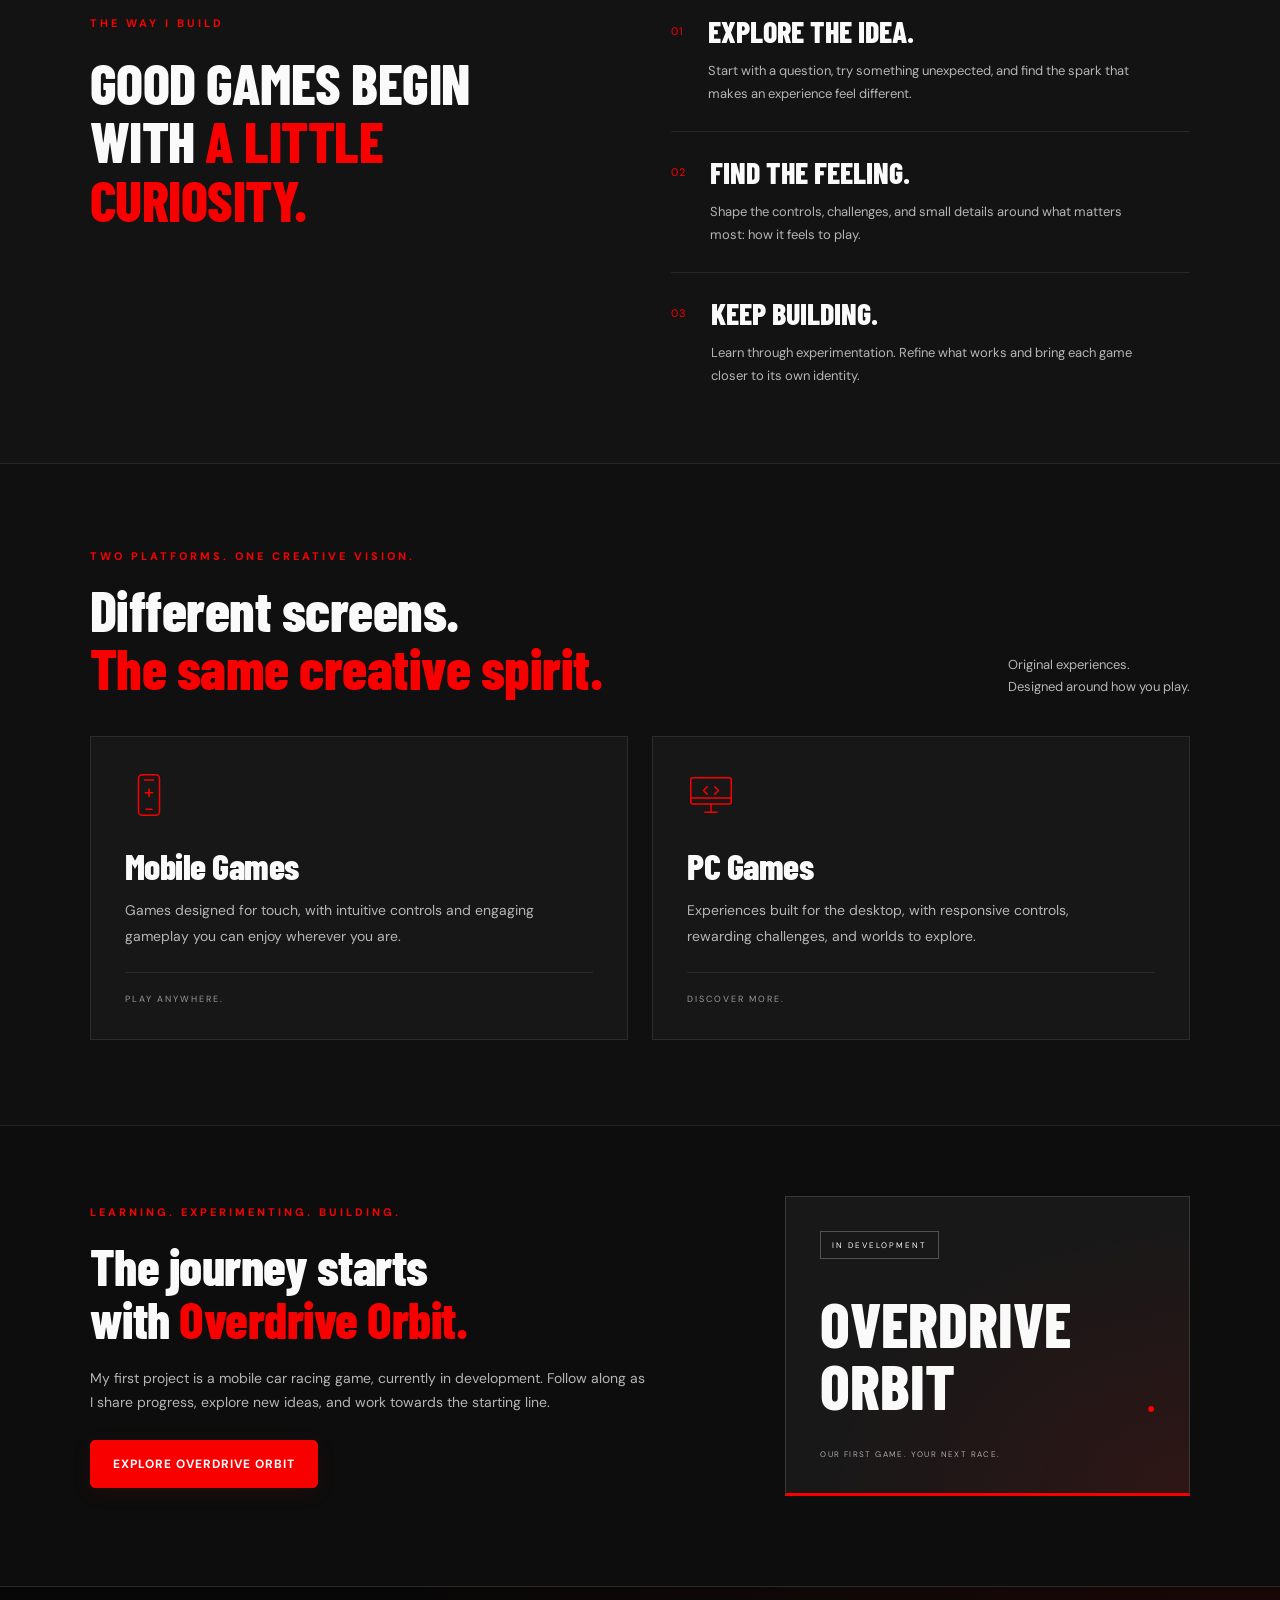
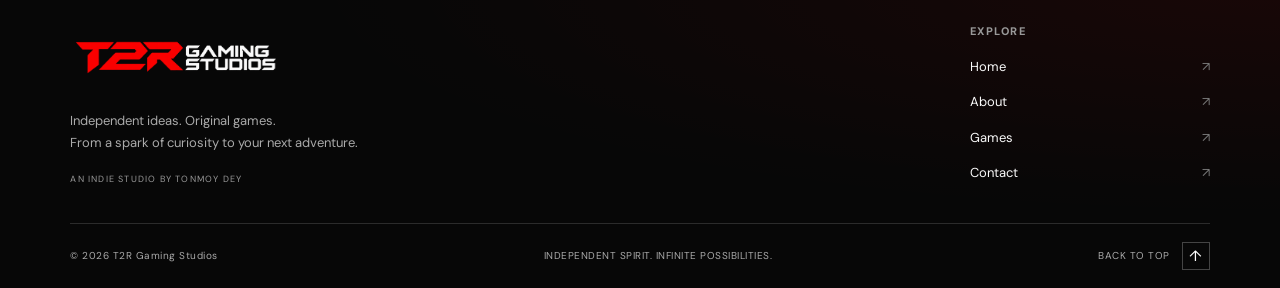
==== commit edaf17fc: "con" ====
--- a/about.html
+++ b/about.html
@@ -9,6 +9,7 @@
     content="Meet Tonmoy Dey, indie game developer building T2R Gaming Studios and original games for mobile and PC.">
   <title>About | T2R Gaming Studios</title>
   <link rel="stylesheet" href="style.css">
+  <link rel="stylesheet" href="about.css">
   <script src="app.js" defer></script>
 </head>
 
@@ -16,19 +17,38 @@
   <a class="skip" href="#main">Skip to content</a>
   <header></header>
   <main id="main" class="about-page">
-    <section class="about-intro">
-      <div class="about-intro-copy"><div class="eyebrow">About T2R Gaming Studios</div><h1>One developer.<br>Original ideas.<br><span class="red">Worlds to build.</span></h1><p>An independent game studio focused on creating original games for mobile and PC.</p><a class="text-link" href="#developer">MEET THE DEVELOPER <span>↓</span></a></div>
-      <div class="about-emblem" aria-hidden="true"><div class="emblem-ring"></div><img src="assets/t2r-logo.png" alt=""><span class="emblem-label">CREATIVITY + PROBLEM-SOLVING</span></div>
+    <section class="about-intro" aria-labelledby="about-title">
+      <div class="about-intro-copy"><div class="eyebrow">About T2R Gaming Studios</div><h1 id="about-title">Small studio.<br>Big imagination.<br><span class="red">A love for play.</span></h1><p>T2R Gaming Studios is an independent studio by Tonmoy Dey, bringing original ideas to life for mobile and PC.</p><a class="text-link" href="#developer">MEET THE DEVELOPER</a></div>
+      <div class="about-emblem" aria-hidden="true"><span class="emblem-corner">INDEPENDENT BY DESIGN</span><div class="emblem-ring"></div><img src="assets/t2r-logo.png" alt=""><span class="emblem-label">IMAGINE. BUILD. PLAY.</span></div>
     </section>
     <section class="developer-section" id="developer" aria-labelledby="developer-title">
-      <div class="developer-card"><span class="eyebrow">Behind the studio</span><div class="developer-monogram" aria-hidden="true">Td<span>+</span></div><div><h2>Tonmoy Dey</h2><p>Indie Game Developer<br>Building T2R Gaming Studios</p></div><div class="developer-card-line"><span>IMAGINE.</span><span>BUILD.</span><span>PLAY.</span></div></div>
-      <div class="developer-story"><span class="eyebrow">A personal introduction</span><h2 id="developer-title">Hi, I’m <span class="red">Tonmoy Dey</span><br>— Indie Game Developer.</h2><p class="about-lead">I’m building <strong>T2R Gaming Studios</strong>, an independent game studio focused on creating original games for <strong>mobile and PC</strong>.</p><p>For me, game development brings creativity and problem-solving together. I enjoy exploring gameplay ideas, building worlds, and shaping the small details that make a game feel good to play.</p><blockquote>My goal is to create games with their own identity—experiences that spark curiosity, offer a challenge, and give players a reason to come back.</blockquote></div>
+      <div class="developer-card">
+        <div class="portrait-frame"><img class="developer-photo" src="assets/tonmoy-dey.jpeg" alt="Tonmoy Dey, developer behind T2R Gaming Studios" width="960" height="1280" loading="lazy"><span class="portrait-label">BEHIND THE STUDIO</span></div>
+        <div class="developer-identity"><div><h2>Tonmoy Dey</h2><p>Independent Game Developer</p></div></div>
+        <div class="developer-card-line"><span>IMAGINE.</span><span>BUILD.</span><span>PLAY.</span></div>
+      </div>
+      <div class="developer-story">
+        <span class="eyebrow">The person behind the pixels</span>
+        <h2 id="developer-title">Hi, I’m <span class="red">Tonmoy.</span><br>I turn ideas<br>into <span class="story-outline">experiences.</span></h2>
+        <p class="about-lead">I’m building <strong>T2R Gaming Studios</strong>—an independent studio creating original games for <strong>mobile and PC.</strong></p>
+        <p>I love the place where creativity meets problem-solving: exploring gameplay ideas, building worlds, and refining the little details that make a game feel good to play.</p>
+        <blockquote><span class="quote-label">THE GOAL</span>Games with their own identity. Experiences that spark curiosity, offer a challenge, and give you a reason to come back.</blockquote>
+        <a class="text-link developer-connect" href="contact.html">Let’s create something worth playing</a>
+      </div>
     </section>
-    <section class="about-platforms" aria-labelledby="make-title"><div class="section-head"><div><span class="eyebrow">Two platforms. One creative vision.</span><h2 id="make-title">What We <span class="red">Make</span></h2></div><p>Original experiences.<br>Designed around how you play.</p></div><div class="about-platform-grid">
+    <section class="about-values" aria-labelledby="values-title">
+      <div class="values-heading"><div class="eyebrow">The way I build</div><h2 id="values-title">Good games begin<br>with <span class="red">a little curiosity.</span></h2></div>
+      <div class="values-list">
+        <article><span class="value-index">01</span><div><h3>Explore the idea.</h3><p>Start with a question, try something unexpected, and find the spark that makes an experience feel different.</p></div></article>
+        <article><span class="value-index">02</span><div><h3>Find the feeling.</h3><p>Shape the controls, challenges, and small details around what matters most: how it feels to play.</p></div></article>
+        <article><span class="value-index">03</span><div><h3>Keep building.</h3><p>Learn through experimentation. Refine what works and bring each game closer to its own identity.</p></div></article>
+      </div>
+    </section>
+    <section class="about-platforms" aria-labelledby="make-title"><div class="section-head"><div><span class="eyebrow">Two platforms. One creative vision.</span><h2 id="make-title">Different screens.<br><span class="red">The same creative spirit.</span></h2></div><p>Original experiences.<br>Designed around how you play.</p></div><div class="about-platform-grid">
       <article class="about-platform-card"><div class="platform-card-top"><svg viewBox="0 0 64 64" fill="none" aria-hidden="true"><rect x="18" y="5" width="28" height="54" rx="5"/><path d="M26 12h12M28 51h8M27 29h10M32 24v10"/></svg></div><h3>Mobile Games</h3><p>Games designed for touch, with intuitive controls and engaging gameplay you can enjoy wherever you are.</p><span class="platform-card-caption">PLAY ANYWHERE.</span></article>
       <article class="about-platform-card"><div class="platform-card-top"><svg viewBox="0 0 64 64" fill="none" aria-hidden="true"><rect x="5" y="9" width="54" height="35" rx="3"/><path d="M24 55h16M32 44v11M5 36h54M27 21l-5 5 5 5M37 21l5 5-5 5"/></svg></div><h3>PC Games</h3><p>Experiences built for the desktop, with responsive controls, rewarding challenges, and worlds to explore.</p><span class="platform-card-caption">DISCOVER MORE.</span></article>
     </div></section>
-    <section class="about-journey"><div><span class="eyebrow">Learning. Experimenting. Building.</span><h2>Thanks for being<br>part of <span class="red">the journey.</span></h2><p>I’m learning, experimenting, and building along the way. This website is where I’ll share my games, upcoming projects, and development progress.</p><a class="button" href="games.html">Explore our games <span>↗</span></a></div><a class="journey-game" href="games.html"><span class="badge">IN DEVELOPMENT</span><span class="journey-game-title">OVERDRIVE<br>ORBIT<span class="red">↗</span></span><span>OUR FIRST GAME. YOUR NEXT RACE.</span></a></section>
+    <section class="about-journey"><div><span class="eyebrow">Learning. Experimenting. Building.</span><h2>The journey starts<br>with <span class="red">Overdrive Orbit.</span></h2><p>My first project is a mobile car racing game, currently in development. Follow along as I share progress, explore new ideas, and work towards the starting line.</p><a class="button" href="games.html">Explore Overdrive Orbit</a></div><a class="journey-game" href="games.html"><span class="badge">IN DEVELOPMENT</span><span class="journey-game-title">OVERDRIVE<br>ORBIT<span class="red">.</span></span><span>OUR FIRST GAME. YOUR NEXT RACE.</span></a></section>
   </main>
   <footer></footer>
 </body>
--- a/about.css
+++ b/about.css
@@ -0,0 +1,87 @@
+/* About page only: preserve the shared website design. */
+.about-page{--about-line:#ffffff16}
+.about-page .about-intro{padding:90px 7%;grid-template-columns:1.2fr 1fr;gap:7%;background:radial-gradient(ellipse at 85% 40%,#f9000012,transparent 60%),#101010}
+.about-page .about-intro h1{font-size:clamp(56px,6.8vw,100px);line-height:1.02;letter-spacing:-1.8px;margin:26px 0}
+.about-page .about-intro-copy>p{font-size:16px;line-height:1.8;max-width:460px}
+.about-page .text-link{display:inline-block;padding:10px 0;border-bottom:1px solid var(--red)}
+.about-page .about-emblem{min-height:400px;border-radius:0;border-color:var(--about-line);box-shadow:none;background-size:42px 42px}
+.about-page .about-emblem:after{content:'';position:absolute;inset:16px;border:1px solid #ffffff08;pointer-events:none}
+.about-page .emblem-corner{top:30px;left:30px;font-size:9px;letter-spacing:2px}
+.about-page .about-emblem img{width:76%;filter:drop-shadow(0 12px 22px #0008)}
+.about-page .emblem-ring{width:280px;height:280px;border-color:#f9000035;box-shadow:0 0 0 35px #ffffff02,0 0 0 70px #ffffff02}
+.about-page .emblem-label{bottom:32px;font-size:9px;letter-spacing:3px}
+.about-page .developer-section{padding:90px 7%;gap:8%;grid-template-columns:.8fr 1.25fr;align-items:center}
+.about-page .developer-card{border-radius:0;padding:34px;background:linear-gradient(145deg,#252525,#121212);box-shadow:none;position:relative}
+.about-page .developer-monogram{font-size:150px;color:#e7e5e0;padding:25px 0;line-height:1.2}
+.about-page .developer-monogram span{font-size:58px}
+.about-page .developer-card h2{font-size:42px}
+.about-page .developer-card-line{padding-top:22px;letter-spacing:2px}
+.about-page .developer-story h2{font-size:clamp(34px,3.5vw,52px);line-height:1.08;letter-spacing:-.7px;margin:23px 0}
+.about-page .developer-story p{line-height:1.85}
+.about-page .developer-story blockquote{padding:16px 0 16px 24px;margin-top:26px;border-radius:0;background:transparent;font-size:17px;line-height:1.7}
+.about-page .about-values{display:grid;grid-template-columns:1fr 1.1fr;gap:10%;padding:75px 7%;border-block:1px solid var(--about-line);background:#131313}
+.about-page .values-heading h2{font-size:clamp(38px,4.4vw,62px);margin-top:24px;line-height:1.04}
+.about-page .values-list article{display:flex;align-items:start;gap:24px;padding:25px 0;border-top:1px solid var(--about-line)}
+.about-page .values-list article:first-child{padding-top:0;border-top:0}
+.about-page .values-list article:last-child{padding-bottom:0}
+.about-page .value-index{color:var(--red);font-size:11px;letter-spacing:1px;padding-top:8px}
+.about-page .values-list h3{font-size:30px;letter-spacing:0}
+.about-page .values-list p{font-size:13px;margin:12px 0 0;line-height:1.8;max-width:440px}
+.about-page .about-platforms{padding:85px 7%;background:#101010}
+.about-page .about-platforms .section-head{gap:30px;margin-bottom:38px}
+.about-page .about-platforms h2{font-size:clamp(38px,4.4vw,62px);line-height:1.04}
+.about-page .about-platform-card{border-radius:0;box-shadow:none;border-color:var(--about-line);padding:34px;background:#171717}
+.about-page .platform-card-top{margin-bottom:28px}
+.about-page .platform-card-top svg{background:transparent;padding:0;width:48px;height:48px;border-radius:0}
+.about-page .about-platform-card h3{font-size:36px}
+.about-page .about-platform-card p{min-height:0;line-height:1.85}
+.about-page .platform-card-caption{border-color:var(--about-line);padding-top:20px}
+.about-page .about-journey{padding:70px 7% 90px;border-top:1px solid var(--about-line);gap:8%}
+.about-page .about-journey h2{line-height:1.04;margin-bottom:22px}
+.about-page .journey-game{border-radius:0;padding:34px;min-height:300px;justify-content:space-between;background:radial-gradient(ellipse at right bottom,#f900001a,transparent 65%),#181818;box-shadow:none}
+.about-page .journey-game-title{font-size:62px}
+@media(max-width:800px){
+.about-page .about-intro{padding:55px 6%;grid-template-columns:1fr;gap:35px}
+.about-page .about-intro h1{font-size:clamp(48px,9vw,76px)}
+.about-page .about-emblem{max-width:none;min-height:300px}
+.about-page .emblem-ring{width:220px;height:220px}
+.about-page .developer-section{padding:60px 6%;grid-template-columns:1fr;gap:38px}
+.about-page .developer-card{max-width:none;padding:28px}
+.about-page .developer-monogram{font-size:110px}
+.about-page .developer-story h2{font-size:42px}
+.about-page .about-values{padding:55px 6%;grid-template-columns:1fr;gap:38px}
+.about-page .about-platforms{padding:60px 6%}
+.about-page .about-platforms .section-head{align-items:start;flex-direction:column;gap:20px}
+.about-page .about-platform-card{padding:28px}
+.about-page .about-journey{padding:55px 6% 65px;grid-template-columns:1fr;gap:32px}
+.about-page .journey-game{max-width:none}
+}
+@media(max-width:380px){.about-page .developer-card{display:block}.about-page .developer-card h2{font-size:36px}.about-page .about-intro h1{font-size:46px}.about-page .developer-story h2{font-size:36px}}
+
+.about-page .developer-photo{display:block;width:100%;height:auto;aspect-ratio:3/4;object-fit:cover;margin:26px 0;border:1px solid #ffffff16}
+@media(max-width:800px){.about-page .developer-card{display:block}.about-page .developer-photo{max-width:420px;margin:24px auto}.about-page .developer-card-line{margin-top:24px}}
+/* Portrait and personal introduction */
+.about-page .developer-section{grid-template-columns:minmax(260px,.85fr) minmax(0,1.15fr);gap:clamp(40px,6vw,100px);padding:90px 7%;background:radial-gradient(ellipse at 15% 55%,#f9000009,transparent 55%);align-items:center}
+.about-page .developer-card{display:block;padding:0;border:1px solid #ffffff20;border-top:0;border-radius:12px;overflow:hidden;background:#181818;box-shadow:0 24px 60px #0004;max-width:460px;width:100%}
+.about-page .portrait-frame{position:relative;overflow:hidden;background:#222}
+.about-page .portrait-frame:after{content:'';position:absolute;inset:0;background:linear-gradient(180deg,#0004,transparent 25%,transparent 70%,#181818);pointer-events:none}
+.about-page .developer-photo{width:100%;height:auto;aspect-ratio:4/4.5;object-fit:cover;object-position:50% 30%;display:block;margin:0;max-width:none;border:0}
+.about-page .portrait-label{position:absolute;top:20px;left:20px;z-index:1;border:1px solid #ffffff35;background:#101010b8;padding:10px 13px;color:#fff;font-size:9px;letter-spacing:2px;line-height:1.4}
+.about-page .developer-identity{display:flex;align-items:center;justify-content:space-between;gap:18px;padding:18px 28px 24px;position:relative}
+.about-page .developer-identity h2{font-size:38px;line-height:1.05}
+.about-page .developer-identity p{font-size:11px;color:#a9a9a9;margin:10px 0 0;letter-spacing:.4px}
+
+.about-page .developer-card-line{margin:0 28px;padding:18px 0 22px;border-color:#ffffff15;font-size:8px;letter-spacing:2px;color:#888}
+.about-page .developer-story{max-width:640px;min-width:0}
+.about-page .developer-story>.eyebrow{font-size:9px;letter-spacing:2.3px}
+.about-page .developer-story h2{font-size:clamp(42px,4.7vw,70px);line-height:1.03;letter-spacing:-1px;margin:24px 0 28px}
+.about-page .story-outline{color:#eee}
+@supports(-webkit-text-stroke:1px white){.about-page .story-outline{color:transparent;-webkit-text-stroke:1px #c8c8c8}}
+.about-page .developer-story .about-lead{font-size:17px;line-height:1.8;margin-bottom:18px;color:#d4d4d4}
+.about-page .developer-story>p:not(.about-lead){font-size:14px;line-height:1.85;color:#a6a6a6}
+.about-page .developer-story blockquote{margin:26px 0 22px;padding:22px 25px;border-left:2px solid var(--red);background:linear-gradient(100deg,#f900000c,#ffffff02);border-radius:0 6px 6px 0;font-size:16px;line-height:1.75;color:#d7d7d7}
+.about-page .quote-label{display:block;font-size:8px;letter-spacing:2px;color:var(--red);font-weight:700;margin-bottom:10px}
+.about-page .developer-connect{font-size:10px;letter-spacing:1px;line-height:1.6;text-transform:uppercase;padding:10px 0;transition:color .2s}
+.about-page .developer-connect:hover{color:var(--red)}
+@media(max-width:800px){.about-page .developer-section{grid-template-columns:1fr;padding:60px 6%;gap:40px}.about-page .developer-card{max-width:440px;justify-self:center}.about-page .developer-story{max-width:none}.about-page .developer-story h2{font-size:clamp(42px,8vw,62px)}.about-page .developer-photo{margin:0;max-width:none}.about-page .developer-card-line{margin:0 28px}.about-page .developer-story blockquote{padding:20px}}
+@media(max-width:380px){.about-page .developer-identity{padding-inline:20px}.about-page .developer-identity h2{font-size:32px}.about-page .developer-story h2{font-size:40px}.about-page .developer-story .about-lead{font-size:16px}}
